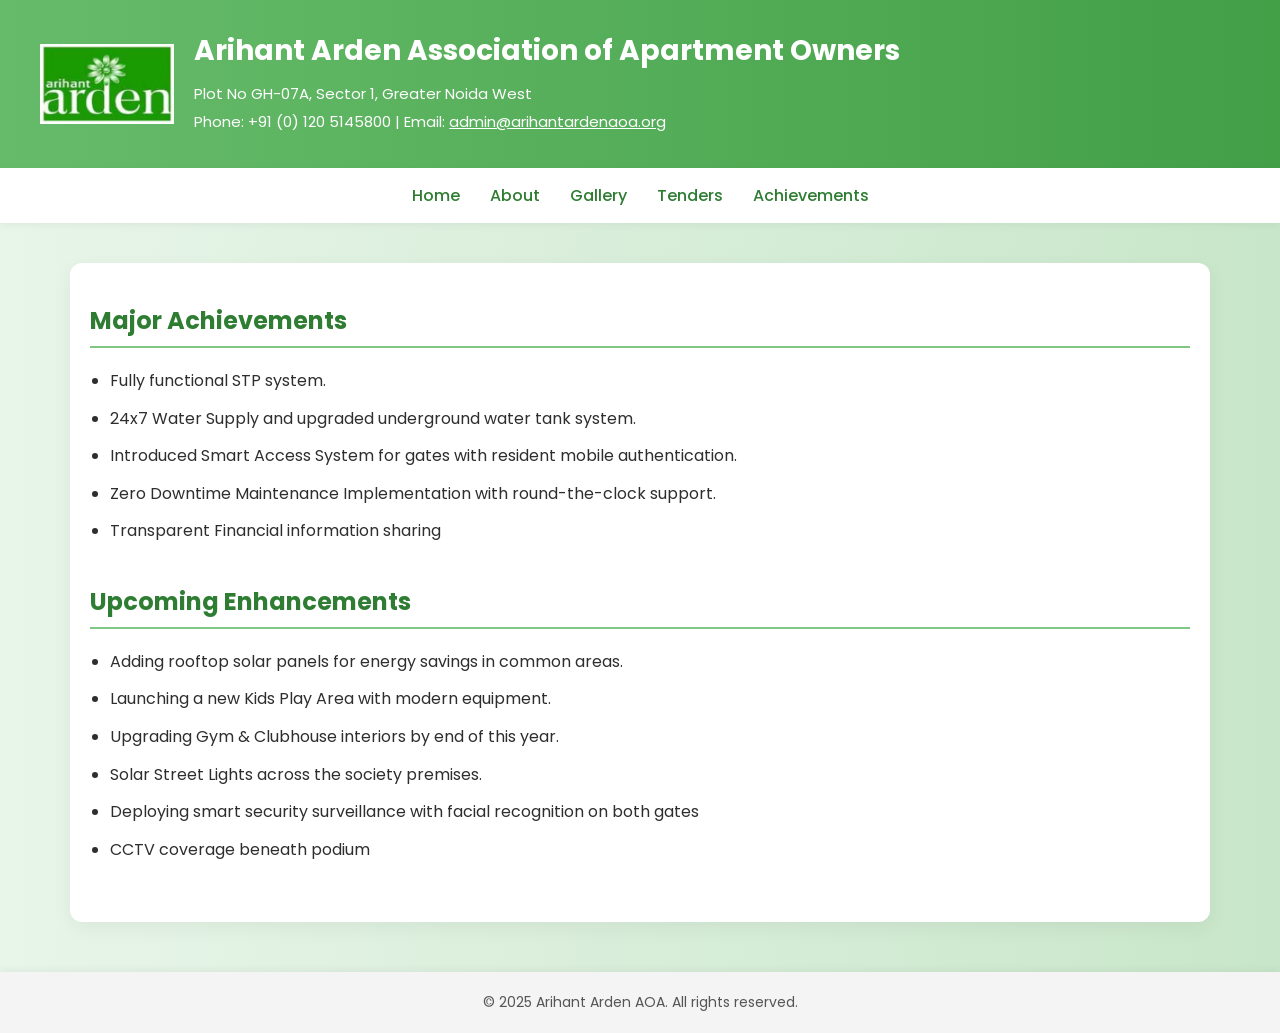
==== achievements.html @ d472848e "Added website files" ====
<!DOCTYPE html>
<html lang="en">

<head>
    <meta charset="UTF-8" />
    <meta name="viewport" content="width=device-width, initial-scale=1.0" />
    <title>Achievements – Arihant Arden AOA</title>
    <link href="https://fonts.googleapis.com/css2?family=Poppins:wght@300;500;700&display=swap" rel="stylesheet">
    <style>
        :root {
            --primary-color: #2e7d32;
            --secondary-color: #81c784;
            --bg-gradient: linear-gradient(to right, #e8f5e9, #c8e6c9);
            --text-color: #2e2e2e;
        }

        body {
            margin: 0;
            font-family: 'Poppins', sans-serif;
            background: var(--bg-gradient);
            color: var(--text-color);
        }

        header {
            display: flex;
            align-items: center;
            justify-content: flex-start;
            padding: 30px 40px;
            background: linear-gradient(to right, #66bb6a, #43a047);
            color: #fff;
            flex-wrap: wrap;
            box-shadow: 0 4px 15px rgba(0, 0, 0, 0.1);
        }

        header img {
            height: 80px;
            margin-right: 20px;
        }

        header .info {
            text-align: left;
        }

        header .info h1 {
            margin: 0 0 10px;
            font-size: 28px;
        }

        header .info p {
            margin: 5px 0;
            font-size: 15px;
        }

        header .info a {
            color: #fff;
            text-decoration: underline;
        }

        nav {
            display: flex;
            justify-content: center;
            background: #ffffff;
            padding: 15px 20px;
            box-shadow: 0 2px 8px rgba(0, 0, 0, 0.05);
        }

        nav a {
            margin: 0 15px;
            text-decoration: none;
            color: var(--primary-color);
            font-weight: 500;
            transition: color 0.3s ease, transform 0.2s ease;
        }

        nav a:hover {
            color: #1b5e20;
            transform: translateY(-2px);
        }

        .content {
            max-width: 1100px;
            margin: 40px auto;
            padding: 20px;
            background: #fff;
            border-radius: 12px;
            box-shadow: 0 6px 20px rgba(0, 0, 0, 0.05);
        }

        .section {
            margin-bottom: 40px;
        }

        .section h2 {
            color: var(--primary-color);
            border-bottom: 2px solid var(--secondary-color);
            padding-bottom: 8px;
            margin-bottom: 20px;
        }

        ul {
            padding-left: 20px;
        }

        ul li {
            margin-bottom: 12px;
            line-height: 1.6;
        }

        footer {
            text-align: center;
            padding: 20px;
            background-color: #f4f4f4;
            color: #555;
            font-size: 14px;
            margin-top: 50px;
            box-shadow: 0 -2px 8px rgba(0, 0, 0, 0.05);
        }

        @media (max-width: 768px) {
            header {
                flex-direction: column;
                text-align: center;
                align-items: center;
            }

            header .info {
                text-align: center;
            }

            nav {
                flex-direction: column;
            }

            nav a {
                margin: 10px 0;
            }

            .content {
                margin: 20px;
            }
        }
    </style>
</head>

<body>

    <header>
        <img src="untitled.png" alt="Arihant Arden Logo">
        <div class="info">
            <h1>Arihant Arden Association of Apartment Owners</h1>
            <p>Plot No GH-07A, Sector 1, Greater Noida West</p>
            <p>Phone: +91 (0) 120 5145800 | Email:
                <a href="mailto:admin@arihantardenaoa.org">admin@arihantardenaoa.org</a>
            </p>
        </div>
    </header>

    <nav>
        <a href="default.asp">Home</a>
        <a href="html_about.asp">About</a>
        <a href="html_gallery.asp">Gallery</a>
        <a href="tender.html">Tenders</a>
        <a href="achievements.asp" class="active">Achievements</a>
    </nav>

    <div class="content">
        <div class="section">
            <h2>Major Achievements</h2>
            <ul>
                <li>Fully functional STP system.</li>
                <li>24x7 Water Supply and upgraded underground water tank system.</li>
                <li>Introduced Smart Access System for gates with resident mobile authentication.</li>
                <li>Zero Downtime Maintenance Implementation with round-the-clock support.</li>
                <li>Transparent Financial information sharing</li>
            </ul>
        </div>

        <div class="section">
            <h2>Upcoming Enhancements</h2>
            <ul>

                <li>Adding rooftop solar panels for energy savings in common areas.</li>
                <li>Launching a new Kids Play Area with modern equipment.</li>
                <li>Upgrading Gym & Clubhouse interiors by end of this year.</li>
                <li>Solar Street Lights across the society premises.</li>
                <li>Deploying smart security surveillance with facial recognition on both gates</li>
                <li>CCTV coverage beneath podium</li>
            </ul>
        </div>
    </div>

    <footer>
        &copy; 2025 Arihant Arden AOA. All rights reserved.
    </footer>

</body>

</html>
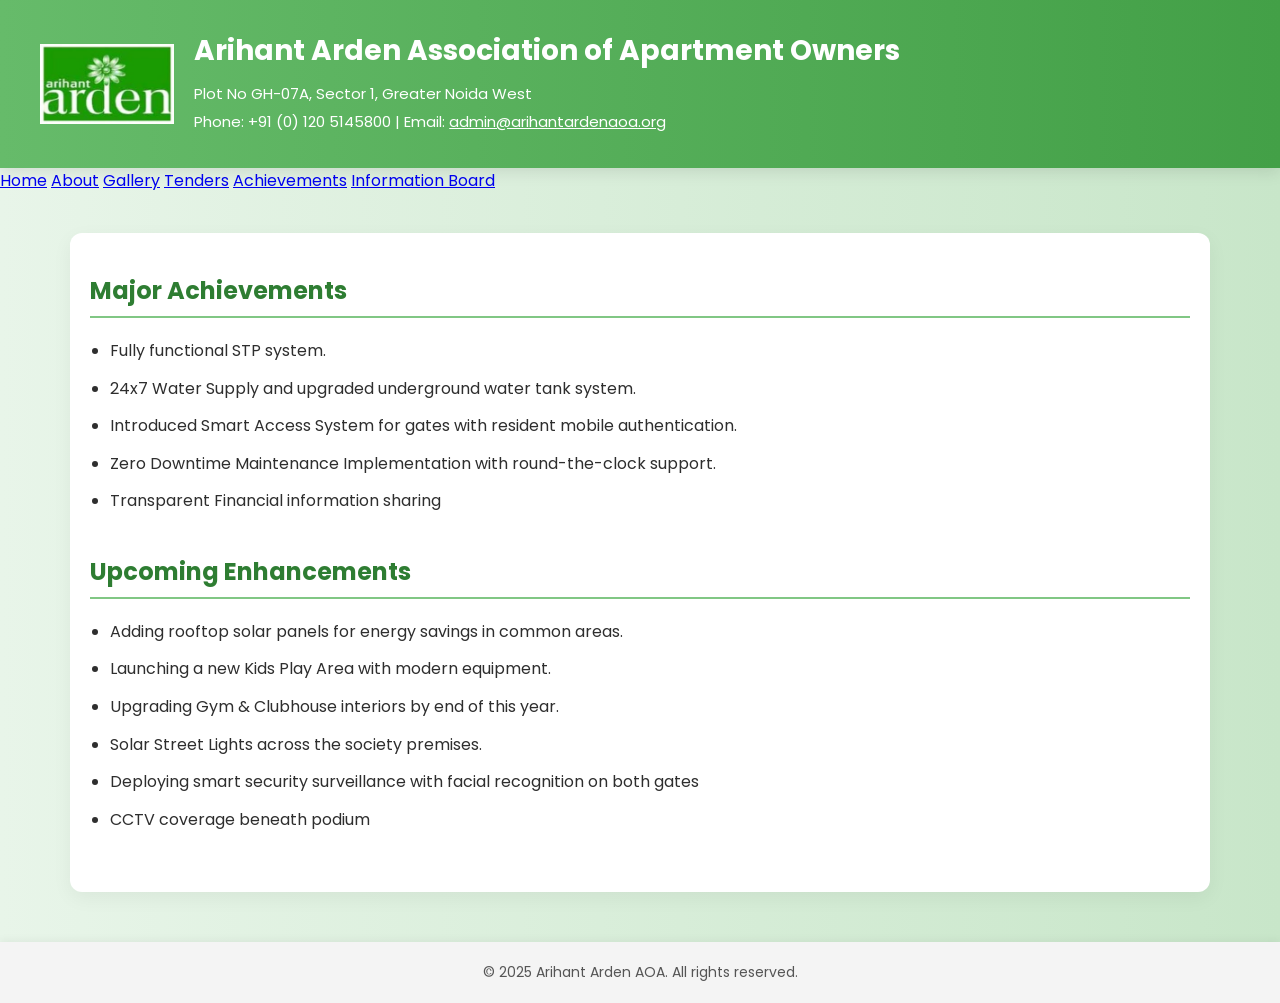
==== commit 9383bb79: "Update achievements.html" ====
--- a/achievements.html
+++ b/achievements.html
@@ -155,13 +155,14 @@
         </div>
     </header>
 
-    <nav>
-        <a href="default.asp">Home</a>
-        <a href="html_about.asp">About</a>
-        <a href="html_gallery.asp">Gallery</a>
-        <a href="tender.html">Tenders</a>
-        <a href="achievements.asp" class="active">Achievements</a>
-    </nav>
+  <div class="nav-links">
+    <a href="default.html" class="active">Home</a>
+    <a href="html_about.html">About</a>
+    <a href="html_gallery.html">Gallery</a>
+    <a href="tender.html">Tenders</a>
+    <a href="achievements.html">Achievements</a>
+    <a href="info-sharing.html">Information Board</a>
+  </div>
 
     <div class="content">
         <div class="section">
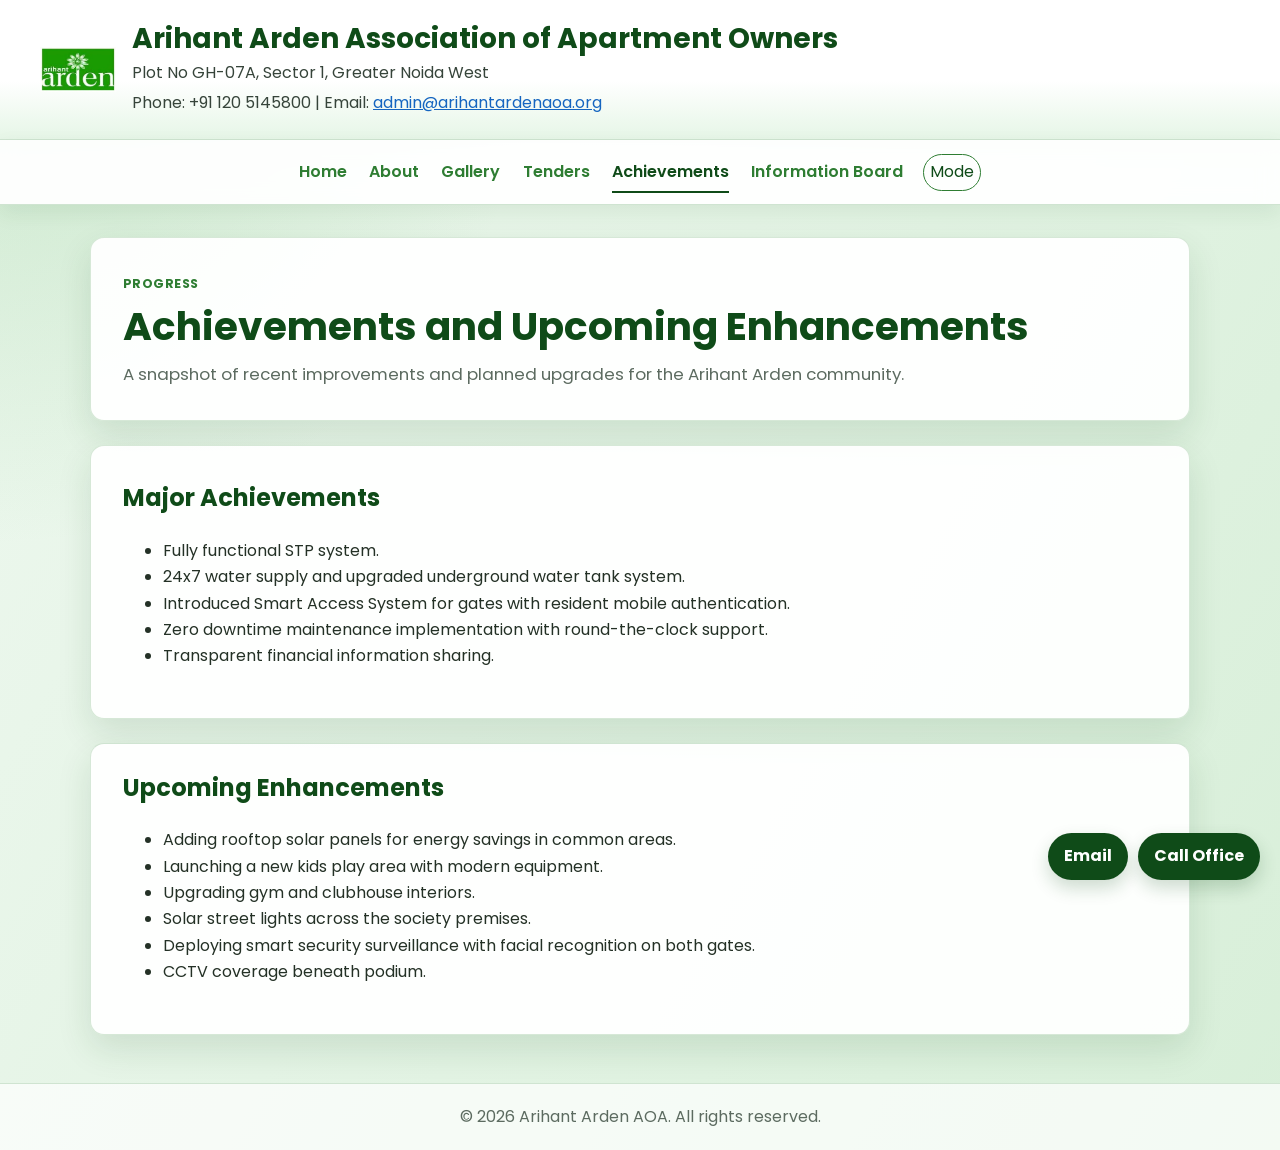
==== commit 5790d835: "Refactor static HTML site" ====
--- a/achievements.html
+++ b/achievements.html
@@ -1,201 +1,78 @@
-<!DOCTYPE html>
-<html lang="en">
-
-<head>
-    <meta charset="UTF-8" />
-    <meta name="viewport" content="width=device-width, initial-scale=1.0" />
-    <title>Achievements – Arihant Arden AOA</title>
-    <link href="https://fonts.googleapis.com/css2?family=Poppins:wght@300;500;700&display=swap" rel="stylesheet">
-    <style>
-        :root {
-            --primary-color: #2e7d32;
-            --secondary-color: #81c784;
-            --bg-gradient: linear-gradient(to right, #e8f5e9, #c8e6c9);
-            --text-color: #2e2e2e;
-        }
-
-        body {
-            margin: 0;
-            font-family: 'Poppins', sans-serif;
-            background: var(--bg-gradient);
-            color: var(--text-color);
-        }
-
-        header {
-            display: flex;
-            align-items: center;
-            justify-content: flex-start;
-            padding: 30px 40px;
-            background: linear-gradient(to right, #66bb6a, #43a047);
-            color: #fff;
-            flex-wrap: wrap;
-            box-shadow: 0 4px 15px rgba(0, 0, 0, 0.1);
-        }
-
-        header img {
-            height: 80px;
-            margin-right: 20px;
-        }
-
-        header .info {
-            text-align: left;
-        }
-
-        header .info h1 {
-            margin: 0 0 10px;
-            font-size: 28px;
-        }
-
-        header .info p {
-            margin: 5px 0;
-            font-size: 15px;
-        }
-
-        header .info a {
-            color: #fff;
-            text-decoration: underline;
-        }
-
-        nav {
-            display: flex;
-            justify-content: center;
-            background: #ffffff;
-            padding: 15px 20px;
-            box-shadow: 0 2px 8px rgba(0, 0, 0, 0.05);
-        }
-
-        nav a {
-            margin: 0 15px;
-            text-decoration: none;
-            color: var(--primary-color);
-            font-weight: 500;
-            transition: color 0.3s ease, transform 0.2s ease;
-        }
-
-        nav a:hover {
-            color: #1b5e20;
-            transform: translateY(-2px);
-        }
-
-        .content {
-            max-width: 1100px;
-            margin: 40px auto;
-            padding: 20px;
-            background: #fff;
-            border-radius: 12px;
-            box-shadow: 0 6px 20px rgba(0, 0, 0, 0.05);
-        }
-
-        .section {
-            margin-bottom: 40px;
-        }
-
-        .section h2 {
-            color: var(--primary-color);
-            border-bottom: 2px solid var(--secondary-color);
-            padding-bottom: 8px;
-            margin-bottom: 20px;
-        }
-
-        ul {
-            padding-left: 20px;
-        }
-
-        ul li {
-            margin-bottom: 12px;
-            line-height: 1.6;
-        }
-
-        footer {
-            text-align: center;
-            padding: 20px;
-            background-color: #f4f4f4;
-            color: #555;
-            font-size: 14px;
-            margin-top: 50px;
-            box-shadow: 0 -2px 8px rgba(0, 0, 0, 0.05);
-        }
-
-        @media (max-width: 768px) {
-            header {
-                flex-direction: column;
-                text-align: center;
-                align-items: center;
-            }
-
-            header .info {
-                text-align: center;
-            }
-
-            nav {
-                flex-direction: column;
-            }
-
-            nav a {
-                margin: 10px 0;
-            }
-
-            .content {
-                margin: 20px;
-            }
-        }
-    </style>
-</head>
-
-<body>
-
-    <header>
-        <img src="untitled.png" alt="Arihant Arden Logo">
-        <div class="info">
-            <h1>Arihant Arden Association of Apartment Owners</h1>
-            <p>Plot No GH-07A, Sector 1, Greater Noida West</p>
-            <p>Phone: +91 (0) 120 5145800 | Email:
-                <a href="mailto:admin@arihantardenaoa.org">admin@arihantardenaoa.org</a>
-            </p>
-        </div>
-    </header>
-
-  <div class="nav-links">
-    <a href="default.html" class="active">Home</a>
-    <a href="html_about.html">About</a>
-    <a href="html_gallery.html">Gallery</a>
-    <a href="tender.html">Tenders</a>
-    <a href="achievements.html">Achievements</a>
-    <a href="info-sharing.html">Information Board</a>
-  </div>
-
-    <div class="content">
-        <div class="section">
-            <h2>Major Achievements</h2>
-            <ul>
-                <li>Fully functional STP system.</li>
-                <li>24x7 Water Supply and upgraded underground water tank system.</li>
-                <li>Introduced Smart Access System for gates with resident mobile authentication.</li>
-                <li>Zero Downtime Maintenance Implementation with round-the-clock support.</li>
-                <li>Transparent Financial information sharing</li>
-            </ul>
-        </div>
-
-        <div class="section">
-            <h2>Upcoming Enhancements</h2>
-            <ul>
-
-                <li>Adding rooftop solar panels for energy savings in common areas.</li>
-                <li>Launching a new Kids Play Area with modern equipment.</li>
-                <li>Upgrading Gym & Clubhouse interiors by end of this year.</li>
-                <li>Solar Street Lights across the society premises.</li>
-                <li>Deploying smart security surveillance with facial recognition on both gates</li>
-                <li>CCTV coverage beneath podium</li>
-            </ul>
-        </div>
-    </div>
-
-    <footer>
-        &copy; 2025 Arihant Arden AOA. All rights reserved.
-    </footer>
-
-</body>
-
-</html>
-
-
+<!DOCTYPE html>
+<html lang="en">
+<head>
+  <meta charset="UTF-8" />
+  <meta name="viewport" content="width=device-width, initial-scale=1" />
+  <meta name="description" content="Achievements and upcoming enhancements at Arihant Arden." />
+  <title>Achievements - Arihant Arden AOA</title>
+  <link rel="preconnect" href="https://fonts.googleapis.com" />
+  <link rel="preconnect" href="https://fonts.gstatic.com" crossorigin />
+  <link href="https://fonts.googleapis.com/css2?family=Poppins:wght@300;500;600;700&display=swap" rel="stylesheet" />
+  <link rel="stylesheet" href="styles.css" />
+</head>
+<body data-page="achievements">
+  <header class="site-header">
+    <img src="untitled.png" alt="Arihant Arden AAO logo" width="76" height="76" />
+    <div>
+      <h1 class="site-title">Arihant Arden Association of Apartment Owners</h1>
+      <p>Plot No GH-07A, Sector 1, Greater Noida West</p>
+      <p>Phone: +91 120 5145800 | Email: <a href="mailto:admin@arihantardenaoa.org">admin@arihantardenaoa.org</a></p>
+    </div>
+  </header>
+
+  <nav class="site-nav" aria-label="Primary navigation">
+    <div class="mobile-nav-head">
+      <img src="untitled.png" alt="" width="42" height="42" />
+      <button class="icon-button hamburger" type="button" aria-label="Toggle menu" aria-expanded="false">Menu</button>
+    </div>
+    <div class="nav-links">
+      <a href="index.html" data-nav="home">Home</a>
+      <a href="html_about.html" data-nav="about">About</a>
+      <a href="html_gallery.html" data-nav="gallery">Gallery</a>
+      <a href="tender.html" data-nav="tenders">Tenders</a>
+      <a href="achievements.html" data-nav="achievements">Achievements</a>
+      <a href="info-sharing.html" data-nav="info">Information Board</a>
+    </div>
+    <button class="icon-button dark-toggle" type="button" aria-label="Toggle dark mode">Mode</button>
+  </nav>
+
+  <main class="page">
+    <section class="panel">
+      <span class="eyebrow">Progress</span>
+      <h2 class="page-title">Achievements and Upcoming Enhancements</h2>
+      <p class="lead">A snapshot of recent improvements and planned upgrades for the Arihant Arden community.</p>
+    </section>
+
+    <section class="panel content-section">
+      <h2>Major Achievements</h2>
+      <ul>
+        <li>Fully functional STP system.</li>
+        <li>24x7 water supply and upgraded underground water tank system.</li>
+        <li>Introduced Smart Access System for gates with resident mobile authentication.</li>
+        <li>Zero downtime maintenance implementation with round-the-clock support.</li>
+        <li>Transparent financial information sharing.</li>
+      </ul>
+    </section>
+
+    <section class="panel content-section">
+      <h2>Upcoming Enhancements</h2>
+      <ul>
+        <li>Adding rooftop solar panels for energy savings in common areas.</li>
+        <li>Launching a new kids play area with modern equipment.</li>
+        <li>Upgrading gym and clubhouse interiors.</li>
+        <li>Solar street lights across the society premises.</li>
+        <li>Deploying smart security surveillance with facial recognition on both gates.</li>
+        <li>CCTV coverage beneath podium.</li>
+      </ul>
+    </section>
+  </main>
+
+  <div class="floating-contact" aria-label="Contact actions">
+    <a href="mailto:admin@arihantardenaoa.org">Email</a>
+    <a href="tel:+911205145800">Call Office</a>
+  </div>
+
+  <footer class="site-footer">&copy; 2026 Arihant Arden AOA. All rights reserved.</footer>
+  <script src="site.js"></script>
+</body>
+</html>
--- a/styles.css
+++ b/styles.css
@@ -0,0 +1,496 @@
+:root {
+  color-scheme: light;
+  --primary: #2e7d32;
+  --primary-dark: #0f4b18;
+  --primary-soft: #e6f6e7;
+  --bg: #eef8ef;
+  --surface: #ffffff;
+  --surface-soft: #f7fdf7;
+  --text: #243126;
+  --muted: #5c6b60;
+  --border: #cfe4d1;
+  --shadow: 0 14px 34px rgba(15, 75, 24, 0.12);
+  --link: #1565c0;
+  --danger: #c62828;
+  --warning-bg: #fff8e1;
+  --warning-border: #ffb300;
+}
+
+*,
+*::before,
+*::after {
+  box-sizing: border-box;
+}
+
+body {
+  margin: 0;
+  min-height: 100vh;
+  background:
+    radial-gradient(circle at top left, rgba(129, 199, 132, 0.35), transparent 34rem),
+    linear-gradient(120deg, #eef8ef 0%, #d8efd9 100%);
+  color: var(--text);
+  font: 16px/1.65 "Poppins", system-ui, -apple-system, BlinkMacSystemFont, "Segoe UI", sans-serif;
+}
+
+body.dark-mode {
+  color-scheme: dark;
+  --bg: #101510;
+  --surface: #182018;
+  --surface-soft: #202b21;
+  --text: #eef6ef;
+  --muted: #b9c9bc;
+  --border: #324534;
+  --shadow: 0 14px 34px rgba(0, 0, 0, 0.38);
+  --link: #8ab4f8;
+  --warning-bg: #2a2515;
+}
+
+a {
+  color: var(--link);
+}
+
+img {
+  max-width: 100%;
+}
+
+.site-header {
+  display: flex;
+  align-items: center;
+  gap: 1rem;
+  padding: 1.4rem clamp(1rem, 4vw, 2.5rem);
+  background: linear-gradient(to bottom, #fff 58%, var(--primary-soft));
+  border-bottom: 1px solid var(--border);
+  box-shadow: 0 4px 18px rgba(15, 75, 24, 0.08);
+}
+
+.site-header img {
+  width: 76px;
+  height: 76px;
+  object-fit: contain;
+  flex: 0 0 auto;
+}
+
+.site-title {
+  margin: 0;
+  color: var(--primary-dark);
+  font-size: clamp(1.25rem, 3vw, 1.75rem);
+  line-height: 1.2;
+}
+
+.site-header p {
+  margin: 0.25rem 0 0;
+  color: #36443a;
+}
+
+body.dark-mode .site-header {
+  background: #172017;
+}
+
+body.dark-mode .site-title,
+body.dark-mode .site-header p {
+  color: var(--text);
+}
+
+.site-nav {
+  position: sticky;
+  top: 0;
+  z-index: 20;
+  display: flex;
+  align-items: center;
+  justify-content: center;
+  gap: 1.25rem;
+  padding: 0.85rem 1rem;
+  background: rgba(255, 255, 255, 0.94);
+  border-bottom: 1px solid var(--border);
+  box-shadow: 0 8px 20px rgba(15, 75, 24, 0.08);
+  backdrop-filter: blur(10px);
+}
+
+body.dark-mode .site-nav {
+  background: rgba(24, 32, 24, 0.96);
+}
+
+.mobile-nav-head {
+  display: none;
+  width: 100%;
+  align-items: center;
+  justify-content: space-between;
+}
+
+.mobile-nav-head img {
+  width: 42px;
+  height: 42px;
+}
+
+.nav-links {
+  display: flex;
+  align-items: center;
+  justify-content: center;
+  flex-wrap: wrap;
+  gap: 1.4rem;
+}
+
+.nav-links a {
+  position: relative;
+  color: var(--primary);
+  font-weight: 600;
+  text-decoration: none;
+  padding: 0.2rem 0;
+}
+
+.nav-links a::after {
+  content: "";
+  position: absolute;
+  left: 0;
+  right: auto;
+  bottom: -0.25rem;
+  width: 0;
+  height: 2px;
+  background: var(--primary-dark);
+  transition: width 160ms ease;
+}
+
+.nav-links a:hover::after,
+.nav-links a.active::after {
+  width: 100%;
+}
+
+.nav-links a.active {
+  color: var(--primary-dark);
+}
+
+body.dark-mode .nav-links a,
+body.dark-mode .nav-links a.active {
+  color: #b9efbd;
+}
+
+.icon-button {
+  border: 1px solid var(--primary);
+  background: transparent;
+  color: var(--primary-dark);
+  border-radius: 999px;
+  min-width: 2.3rem;
+  min-height: 2.3rem;
+  font: inherit;
+  cursor: pointer;
+}
+
+.hamburger {
+  display: none;
+  border-radius: 8px;
+  font-size: 1.35rem;
+}
+
+.page {
+  width: min(1100px, calc(100% - 2rem));
+  margin: 2rem auto;
+}
+
+.panel {
+  background: rgba(255, 255, 255, 0.94);
+  border: 1px solid rgba(207, 228, 209, 0.85);
+  border-radius: 14px;
+  box-shadow: var(--shadow);
+  padding: clamp(1.2rem, 3vw, 2rem);
+  margin-bottom: 1.5rem;
+}
+
+body.dark-mode .panel {
+  background: rgba(24, 32, 24, 0.94);
+}
+
+.hero-grid {
+  display: grid;
+  grid-template-columns: minmax(0, 1.1fr) minmax(280px, 0.9fr);
+  gap: 1.5rem;
+  align-items: center;
+}
+
+.hero h2,
+.page-title {
+  margin: 0 0 0.75rem;
+  color: var(--primary-dark);
+  font-size: clamp(1.7rem, 4vw, 2.45rem);
+  line-height: 1.15;
+}
+
+body.dark-mode .hero h2,
+body.dark-mode .page-title {
+  color: #b9efbd;
+}
+
+.eyebrow {
+  display: inline-block;
+  margin-bottom: 0.55rem;
+  color: var(--primary);
+  font-weight: 700;
+  text-transform: uppercase;
+  letter-spacing: 0.04em;
+  font-size: 0.78rem;
+}
+
+.lead {
+  margin: 0;
+  color: var(--muted);
+  font-size: 1.05rem;
+}
+
+.hero-image,
+.feature-image {
+  display: block;
+  width: 100%;
+  border-radius: 12px;
+  box-shadow: 0 12px 28px rgba(0, 0, 0, 0.16);
+  object-fit: cover;
+}
+
+.hero-image {
+  aspect-ratio: 4 / 3;
+}
+
+.feature-image {
+  max-height: 520px;
+}
+
+.card-grid {
+  display: grid;
+  grid-template-columns: repeat(auto-fit, minmax(230px, 1fr));
+  gap: 1rem;
+}
+
+.card {
+  background: var(--surface-soft);
+  border: 1px solid var(--border);
+  border-radius: 12px;
+  padding: 1.1rem;
+}
+
+.card h3 {
+  margin: 0 0 0.35rem;
+  color: var(--primary-dark);
+}
+
+body.dark-mode .card h3 {
+  color: #b9efbd;
+}
+
+.content-section h2,
+.tender h3 {
+  color: var(--primary-dark);
+  margin-top: 0;
+}
+
+body.dark-mode .content-section h2,
+body.dark-mode .tender h3 {
+  color: #b9efbd;
+}
+
+.content-section + .content-section,
+.tender + .tender {
+  border-top: 1px solid var(--border);
+  margin-top: 1.5rem;
+  padding-top: 1.5rem;
+}
+
+.meta {
+  color: var(--muted);
+  font-size: 0.92rem;
+}
+
+.doc-link {
+  display: inline-block;
+  font-weight: 600;
+  text-decoration: none;
+}
+
+.doc-link:hover {
+  text-decoration: underline;
+}
+
+.notice {
+  background: var(--warning-bg);
+  border-left: 6px solid var(--warning-border);
+  border-radius: 10px;
+  padding: 1rem 1.15rem;
+}
+
+.warning {
+  color: var(--danger);
+  font-weight: 600;
+}
+
+.gallery-grid {
+  display: grid;
+  grid-template-columns: repeat(auto-fit, minmax(230px, 1fr));
+  gap: 1rem;
+}
+
+.gallery-grid figure {
+  margin: 0;
+  background: var(--surface);
+  border: 1px solid var(--border);
+  border-radius: 12px;
+  overflow: hidden;
+  box-shadow: 0 8px 20px rgba(15, 75, 24, 0.08);
+}
+
+.gallery-grid img {
+  width: 100%;
+  height: 230px;
+  object-fit: cover;
+  display: block;
+}
+
+.gallery-grid figcaption {
+  padding: 0.75rem 0.9rem;
+  color: var(--muted);
+  font-size: 0.92rem;
+}
+
+.summary-grid {
+  display: grid;
+  grid-template-columns: repeat(auto-fit, minmax(210px, 1fr));
+  gap: 1rem;
+}
+
+.summary-card {
+  background: var(--surface-soft);
+  border-left: 6px solid var(--primary);
+  border-radius: 12px;
+  padding: 1rem;
+  text-align: center;
+}
+
+.summary-card strong {
+  display: block;
+  color: var(--primary-dark);
+  font-size: 1.45rem;
+}
+
+body.dark-mode .summary-card strong {
+  color: #b9efbd;
+}
+
+.chart-grid {
+  display: grid;
+  grid-template-columns: repeat(auto-fit, minmax(280px, 1fr));
+  gap: 1rem;
+}
+
+.chart-card {
+  min-height: 320px;
+  background: var(--surface-soft);
+  border: 1px solid var(--border);
+  border-radius: 12px;
+  padding: 0.75rem;
+}
+
+.button-link {
+  display: inline-flex;
+  align-items: center;
+  justify-content: center;
+  gap: 0.4rem;
+  min-height: 2.75rem;
+  padding: 0.7rem 1rem;
+  border-radius: 999px;
+  background: var(--primary-dark);
+  color: #fff;
+  text-decoration: none;
+  font-weight: 700;
+  border: 0;
+  cursor: pointer;
+}
+
+.site-footer {
+  margin-top: 3rem;
+  padding: 1.25rem;
+  text-align: center;
+  color: var(--muted);
+  background: rgba(255, 255, 255, 0.7);
+  border-top: 1px solid var(--border);
+}
+
+body.dark-mode .site-footer {
+  background: rgba(24, 32, 24, 0.86);
+}
+
+.floating-contact {
+  position: fixed;
+  right: 1.25rem;
+  bottom: 1.25rem;
+  display: flex;
+  gap: 0.6rem;
+  z-index: 40;
+}
+
+.floating-contact a {
+  display: inline-flex;
+  align-items: center;
+  justify-content: center;
+  min-height: 2.6rem;
+  padding: 0.65rem 1rem;
+  border-radius: 999px;
+  background: var(--primary-dark);
+  color: #fff;
+  font-weight: 700;
+  text-decoration: none;
+  box-shadow: 0 8px 18px rgba(15, 75, 24, 0.2);
+}
+
+@media (max-width: 820px) {
+  .site-header {
+    justify-content: center;
+    text-align: center;
+  }
+
+  .site-nav {
+    flex-wrap: wrap;
+    justify-content: space-between;
+  }
+
+  .mobile-nav-head {
+    display: flex;
+  }
+
+  .hamburger {
+    display: inline-flex;
+    align-items: center;
+    justify-content: center;
+  }
+
+  .nav-links {
+    display: none;
+    flex-direction: column;
+    width: 100%;
+    gap: 0.4rem;
+    padding: 0.5rem 0 0;
+  }
+
+  .site-nav.nav-open .nav-links {
+    display: flex;
+  }
+
+  .nav-links a {
+    display: block;
+    width: 100%;
+    padding: 0.75rem;
+    text-align: center;
+    border: 1px solid var(--border);
+    border-radius: 8px;
+  }
+
+  .nav-links a::after {
+    display: none;
+  }
+
+  .hero-grid {
+    grid-template-columns: 1fr;
+  }
+
+  .floating-contact {
+    position: static;
+    justify-content: center;
+    flex-wrap: wrap;
+    margin: 1rem;
+  }
+}
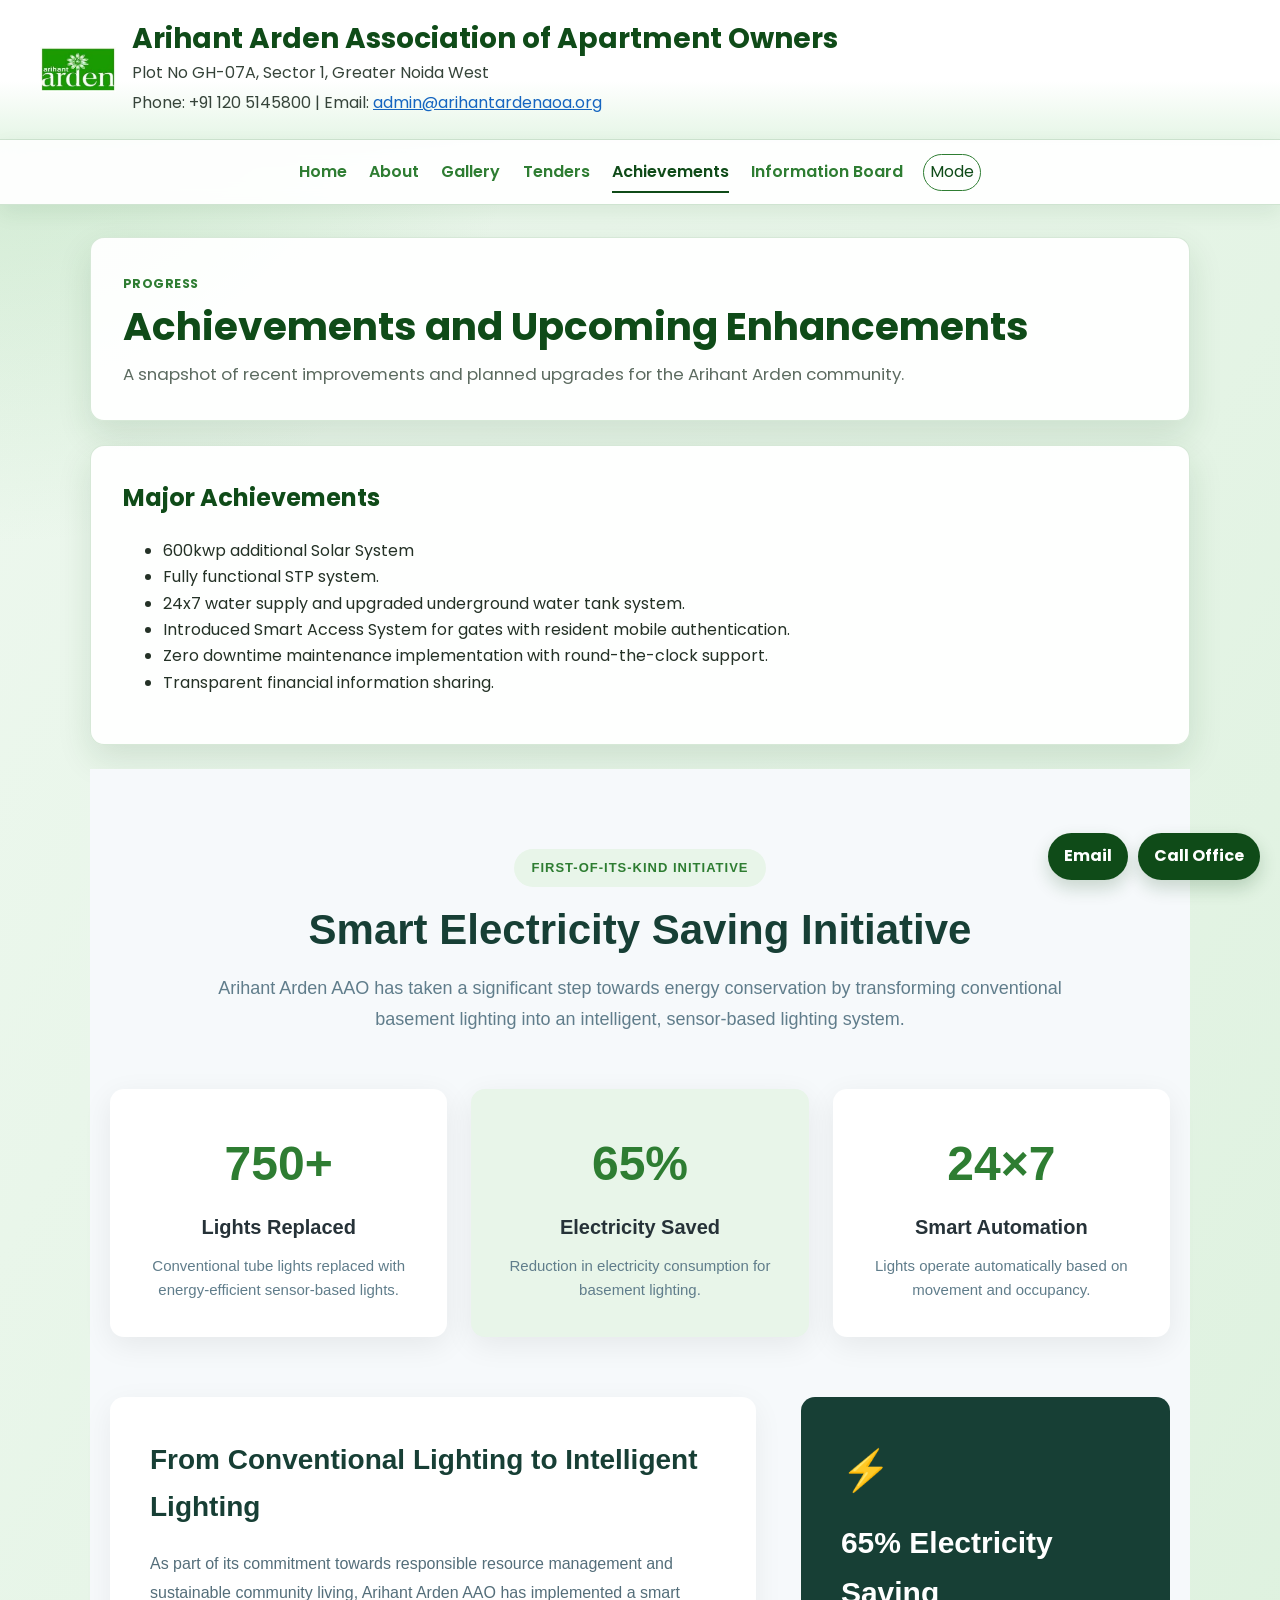
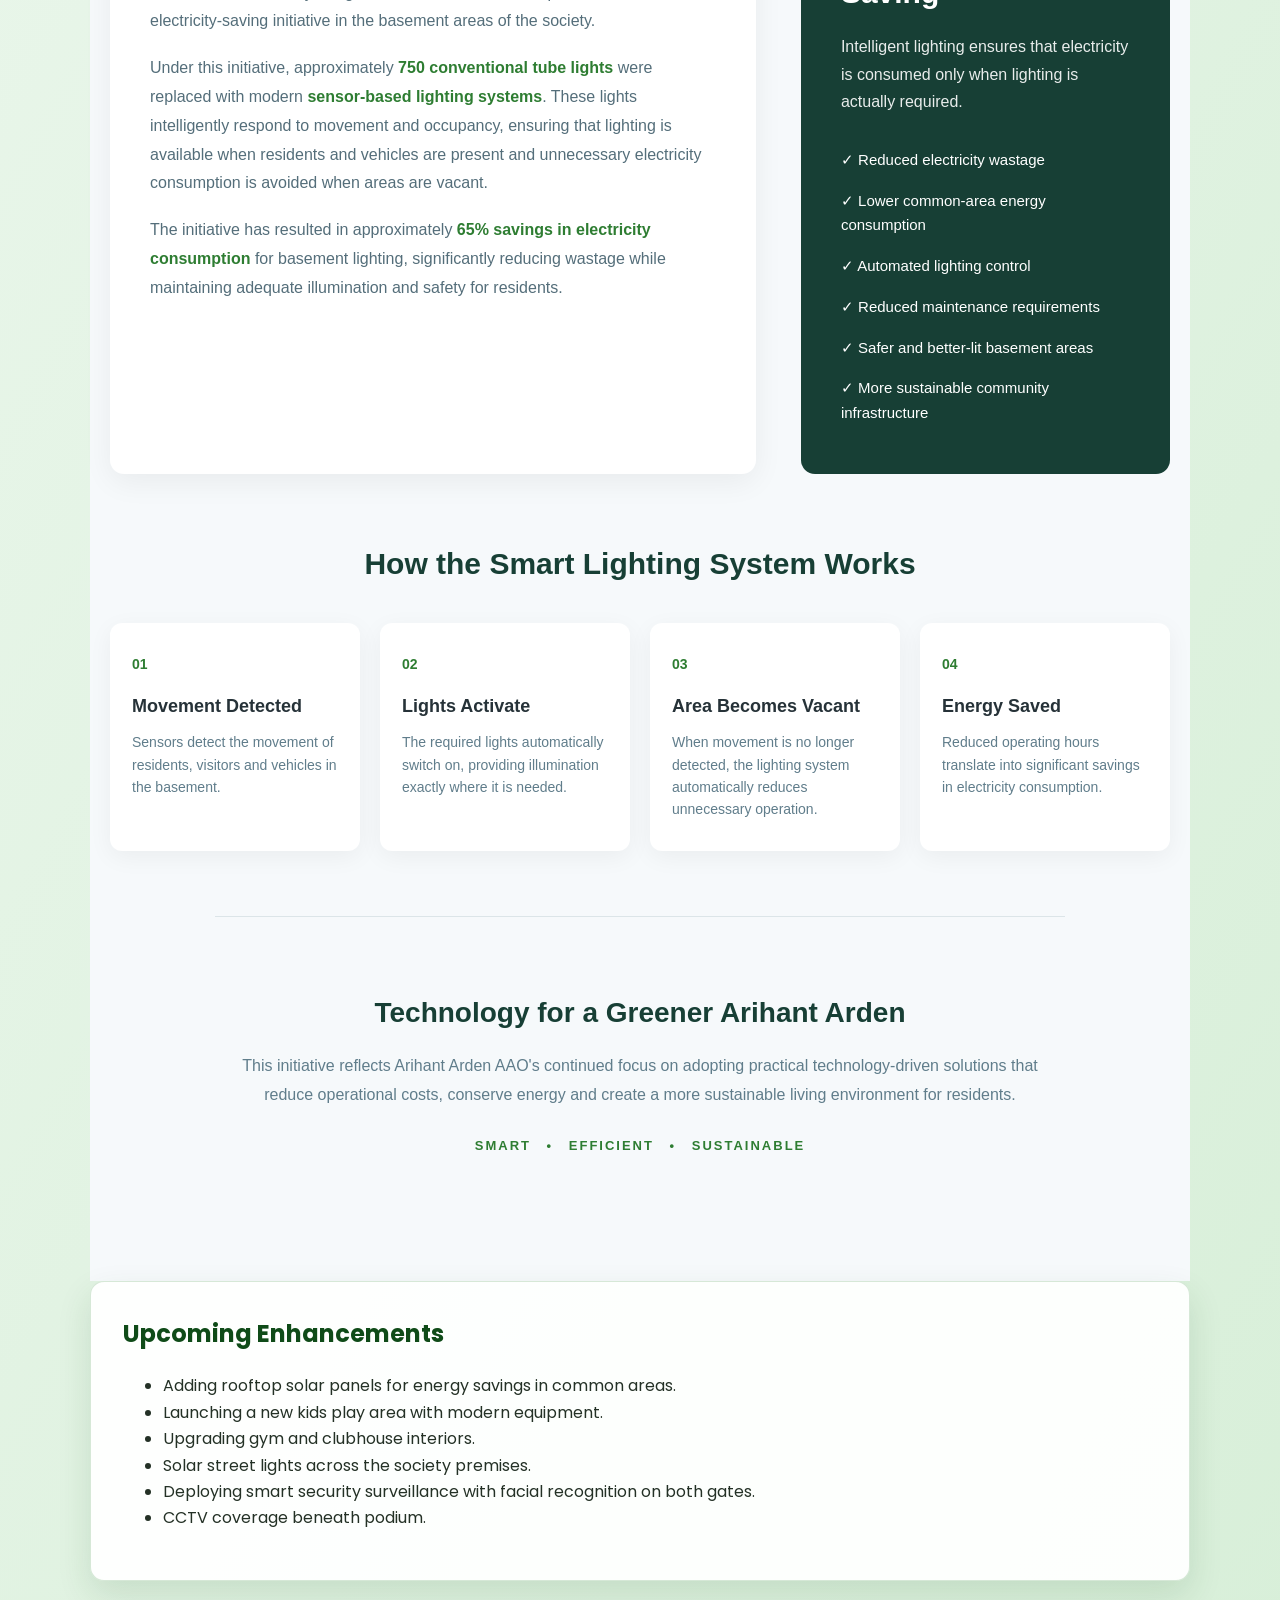
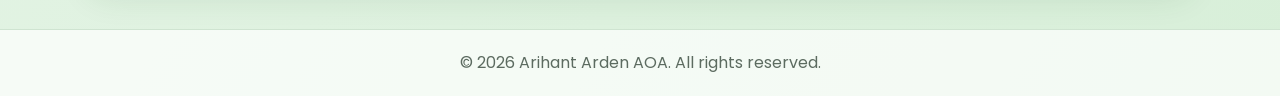
==== commit 53fd1cd8: "Update achievements.html" ====
--- a/achievements.html
+++ b/achievements.html
@@ -46,6 +46,7 @@
     <section class="panel content-section">
       <h2>Major Achievements</h2>
       <ul>
+        <li> 600kwp additional Solar System </li>
         <li>Fully functional STP system.</li>
         <li>24x7 water supply and upgraded underground water tank system.</li>
         <li>Introduced Smart Access System for gates with resident mobile authentication.</li>
@@ -53,7 +54,475 @@
         <li>Transparent financial information sharing.</li>
       </ul>
     </section>
-
+<!-- Smart Electricity Saving Initiative Section -->
+<section class="energy-saving-section" id="energy-saving">
+    <div class="energy-container">
+
+        <!-- Section Header -->
+        <div class="energy-header">
+            <span class="energy-badge">FIRST-OF-ITS-KIND INITIATIVE</span>
+
+            <h2>
+                Smart Electricity Saving Initiative
+            </h2>
+
+            <p class="energy-intro">
+                Arihant Arden AAO has taken a significant step towards
+                energy conservation by transforming conventional basement
+                lighting into an intelligent, sensor-based lighting system.
+            </p>
+        </div>
+
+        <!-- Highlight Statistics -->
+        <div class="energy-stats">
+
+            <div class="energy-stat">
+                <div class="stat-number">750+</div>
+                <div class="stat-title">Lights Replaced</div>
+                <div class="stat-description">
+                    Conventional tube lights replaced with
+                    energy-efficient sensor-based lights.
+                </div>
+            </div>
+
+            <div class="energy-stat highlight">
+                <div class="stat-number">65%</div>
+                <div class="stat-title">Electricity Saved</div>
+                <div class="stat-description">
+                    Reduction in electricity consumption for
+                    basement lighting.
+                </div>
+            </div>
+
+            <div class="energy-stat">
+                <div class="stat-number">24×7</div>
+                <div class="stat-title">Smart Automation</div>
+                <div class="stat-description">
+                    Lights operate automatically based on
+                    movement and occupancy.
+                </div>
+            </div>
+
+        </div>
+
+        <!-- Main Content -->
+        <div class="energy-content">
+
+            <div class="energy-text">
+
+                <h3>From Conventional Lighting to Intelligent Lighting</h3>
+
+                <p>
+                    As part of its commitment towards responsible resource
+                    management and sustainable community living, Arihant Arden
+                    AAO has implemented a smart electricity-saving initiative
+                    in the basement areas of the society.
+                </p>
+
+                <p>
+                    Under this initiative, approximately
+                    <strong>750 conventional tube lights</strong> were replaced
+                    with modern <strong>sensor-based lighting systems</strong>.
+                    These lights intelligently respond to movement and
+                    occupancy, ensuring that lighting is available when
+                    residents and vehicles are present and unnecessary
+                    electricity consumption is avoided when areas are vacant.
+                </p>
+
+                <p>
+                    The initiative has resulted in approximately
+                    <strong>65% savings in electricity consumption</strong>
+                    for basement lighting, significantly reducing wastage
+                    while maintaining adequate illumination and safety for
+                    residents.
+                </p>
+
+            </div>
+
+            <!-- Impact Box -->
+            <div class="energy-impact">
+
+                <div class="impact-icon">
+                    ⚡
+                </div>
+
+                <h3>65% Electricity Saving</h3>
+
+                <p>
+                    Intelligent lighting ensures that electricity is consumed
+                    only when lighting is actually required.
+                </p>
+
+                <div class="impact-points">
+                    <div>✓ Reduced electricity wastage</div>
+                    <div>✓ Lower common-area energy consumption</div>
+                    <div>✓ Automated lighting control</div>
+                    <div>✓ Reduced maintenance requirements</div>
+                    <div>✓ Safer and better-lit basement areas</div>
+                    <div>✓ More sustainable community infrastructure</div>
+                </div>
+
+            </div>
+
+        </div>
+
+        <!-- How It Works -->
+        <div class="energy-how">
+
+            <h3>How the Smart Lighting System Works</h3>
+
+            <div class="how-grid">
+
+                <div class="how-card">
+                    <div class="how-number">01</div>
+                    <h4>Movement Detected</h4>
+                    <p>
+                        Sensors detect the movement of residents,
+                        visitors and vehicles in the basement.
+                    </p>
+                </div>
+
+                <div class="how-card">
+                    <div class="how-number">02</div>
+                    <h4>Lights Activate</h4>
+                    <p>
+                        The required lights automatically switch on,
+                        providing illumination exactly where it is needed.
+                    </p>
+                </div>
+
+                <div class="how-card">
+                    <div class="how-number">03</div>
+                    <h4>Area Becomes Vacant</h4>
+                    <p>
+                        When movement is no longer detected, the lighting
+                        system automatically reduces unnecessary operation.
+                    </p>
+                </div>
+
+                <div class="how-card">
+                    <div class="how-number">04</div>
+                    <h4>Energy Saved</h4>
+                    <p>
+                        Reduced operating hours translate into significant
+                        savings in electricity consumption.
+                    </p>
+                </div>
+
+            </div>
+
+        </div>
+
+        <!-- Bottom Message -->
+        <div class="energy-footer">
+
+            <h3>Technology for a Greener Arihant Arden</h3>
+
+            <p>
+                This initiative reflects Arihant Arden AAO's continued focus
+                on adopting practical technology-driven solutions that reduce
+                operational costs, conserve energy and create a more
+                sustainable living environment for residents.
+            </p>
+
+            <div class="energy-tagline">
+                <span>SMART</span>
+                <span>•</span>
+                <span>EFFICIENT</span>
+                <span>•</span>
+                <span>SUSTAINABLE</span>
+            </div>
+
+        </div>
+
+    </div>
+</section>
+
+
+<style>
+/* =========================================================
+   ARIHANT ARDEN AAO
+   SMART ELECTRICITY SAVING INITIATIVE
+   ========================================================= */
+
+.energy-saving-section {
+    padding: 80px 20px;
+    background: #f6f9fb;
+    font-family: Arial, Helvetica, sans-serif;
+    color: #263238;
+}
+
+.energy-container {
+    max-width: 1200px;
+    margin: 0 auto;
+}
+
+/* Header */
+
+.energy-header {
+    text-align: center;
+    max-width: 850px;
+    margin: 0 auto 55px;
+}
+
+.energy-badge {
+    display: inline-block;
+    padding: 8px 18px;
+    border-radius: 30px;
+    background: #e8f5e9;
+    color: #2e7d32;
+    font-size: 13px;
+    font-weight: 700;
+    letter-spacing: 1px;
+    margin-bottom: 18px;
+}
+
+.energy-header h2 {
+    margin: 0 0 18px;
+    font-size: 42px;
+    line-height: 1.2;
+    color: #173f35;
+}
+
+.energy-intro {
+    font-size: 18px;
+    line-height: 1.7;
+    color: #607d8b;
+}
+
+/* Statistics */
+
+.energy-stats {
+    display: grid;
+    grid-template-columns: repeat(3, 1fr);
+    gap: 24px;
+    margin-bottom: 60px;
+}
+
+.energy-stat {
+    background: #ffffff;
+    padding: 35px 25px;
+    text-align: center;
+    border-radius: 14px;
+    box-shadow: 0 8px 30px rgba(0, 0, 0, 0.07);
+}
+
+.energy-stat.highlight {
+    background: #e8f5e9;
+}
+
+.stat-number {
+    font-size: 48px;
+    font-weight: 800;
+    color: #2e7d32;
+    margin-bottom: 8px;
+}
+
+.stat-title {
+    font-size: 20px;
+    font-weight: 700;
+    margin-bottom: 10px;
+    color: #263238;
+}
+
+.stat-description {
+    font-size: 15px;
+    line-height: 1.6;
+    color: #607d8b;
+}
+
+/* Main Content */
+
+.energy-content {
+    display: grid;
+    grid-template-columns: 1.4fr 0.8fr;
+    gap: 45px;
+    align-items: stretch;
+    margin-bottom: 65px;
+}
+
+.energy-text {
+    background: #ffffff;
+    padding: 40px;
+    border-radius: 14px;
+    box-shadow: 0 8px 30px rgba(0, 0, 0, 0.06);
+}
+
+.energy-text h3 {
+    font-size: 28px;
+    margin-top: 0;
+    margin-bottom: 20px;
+    color: #173f35;
+}
+
+.energy-text p {
+    font-size: 16px;
+    line-height: 1.8;
+    color: #546e7a;
+    margin-bottom: 18px;
+}
+
+.energy-text strong {
+    color: #2e7d32;
+}
+
+/* Impact */
+
+.energy-impact {
+    padding: 40px;
+    border-radius: 14px;
+    background: #173f35;
+    color: #ffffff;
+}
+
+.impact-icon {
+    font-size: 40px;
+    margin-bottom: 15px;
+}
+
+.energy-impact h3 {
+    font-size: 30px;
+    margin: 0 0 15px;
+}
+
+.energy-impact p {
+    line-height: 1.7;
+    opacity: 0.9;
+}
+
+.impact-points {
+    margin-top: 25px;
+}
+
+.impact-points div {
+    padding: 8px 0;
+    font-size: 15px;
+}
+
+/* How it works */
+
+.energy-how {
+    text-align: center;
+    margin-bottom: 65px;
+}
+
+.energy-how > h3 {
+    font-size: 30px;
+    color: #173f35;
+    margin-bottom: 35px;
+}
+
+.how-grid {
+    display: grid;
+    grid-template-columns: repeat(4, 1fr);
+    gap: 20px;
+}
+
+.how-card {
+    background: #ffffff;
+    padding: 30px 22px;
+    border-radius: 12px;
+    text-align: left;
+    box-shadow: 0 6px 25px rgba(0, 0, 0, 0.05);
+}
+
+.how-number {
+    font-size: 14px;
+    font-weight: 800;
+    color: #2e7d32;
+    margin-bottom: 15px;
+}
+
+.how-card h4 {
+    font-size: 18px;
+    margin: 0 0 10px;
+}
+
+.how-card p {
+    font-size: 14px;
+    line-height: 1.6;
+    color: #607d8b;
+    margin: 0;
+}
+
+/* Footer */
+
+.energy-footer {
+    text-align: center;
+    max-width: 850px;
+    margin: auto;
+    padding: 45px 25px;
+    border-top: 1px solid #dce5e8;
+}
+
+.energy-footer h3 {
+    font-size: 28px;
+    color: #173f35;
+    margin-bottom: 15px;
+}
+
+.energy-footer p {
+    color: #607d8b;
+    line-height: 1.8;
+}
+
+.energy-tagline {
+    margin-top: 25px;
+    font-size: 13px;
+    font-weight: 800;
+    letter-spacing: 2px;
+    color: #2e7d32;
+}
+
+.energy-tagline span {
+    margin: 0 5px;
+}
+
+/* Responsive */
+
+@media (max-width: 900px) {
+
+    .energy-stats {
+        grid-template-columns: 1fr;
+    }
+
+    .energy-content {
+        grid-template-columns: 1fr;
+    }
+
+    .how-grid {
+        grid-template-columns: repeat(2, 1fr);
+    }
+
+    .energy-header h2 {
+        font-size: 34px;
+    }
+}
+
+@media (max-width: 600px) {
+
+    .energy-saving-section {
+        padding: 55px 15px;
+    }
+
+    .how-grid {
+        grid-template-columns: 1fr;
+    }
+
+    .energy-text,
+    .energy-impact {
+        padding: 28px;
+    }
+
+    .energy-header h2 {
+        font-size: 30px;
+    }
+
+    .stat-number {
+        font-size: 42px;
+    }
+}
+</style>
     <section class="panel content-section">
       <h2>Upcoming Enhancements</h2>
       <ul>
--- a/styles.css
+++ b/styles.css
@@ -206,6 +206,10 @@
   align-items: center;
 }
 
+.board-hero {
+  grid-template-columns: 1fr;
+}
+
 .hero h2,
 .page-title {
   margin: 0 0 0.75rem;
@@ -248,6 +252,12 @@
   aspect-ratio: 4 / 3;
 }
 
+.board-poster {
+  aspect-ratio: 16 / 10;
+  background: #fff;
+  object-fit: contain;
+}
+
 .feature-image {
   max-height: 520px;
 }
@@ -341,10 +351,23 @@
   display: block;
 }
 
+.gallery-grid img.gallery-poster {
+  object-fit: contain;
+  background: #fff;
+}
+
 .gallery-grid figcaption {
   padding: 0.75rem 0.9rem;
   color: var(--muted);
   font-size: 0.92rem;
+}
+
+.wide-gallery-item {
+  grid-column: span 2;
+}
+
+.wide-gallery-item img {
+  height: 360px;
 }
 
 .summary-grid {
@@ -487,6 +510,10 @@
     grid-template-columns: 1fr;
   }
 
+  .wide-gallery-item {
+    grid-column: span 1;
+  }
+
   .floating-contact {
     position: static;
     justify-content: center;
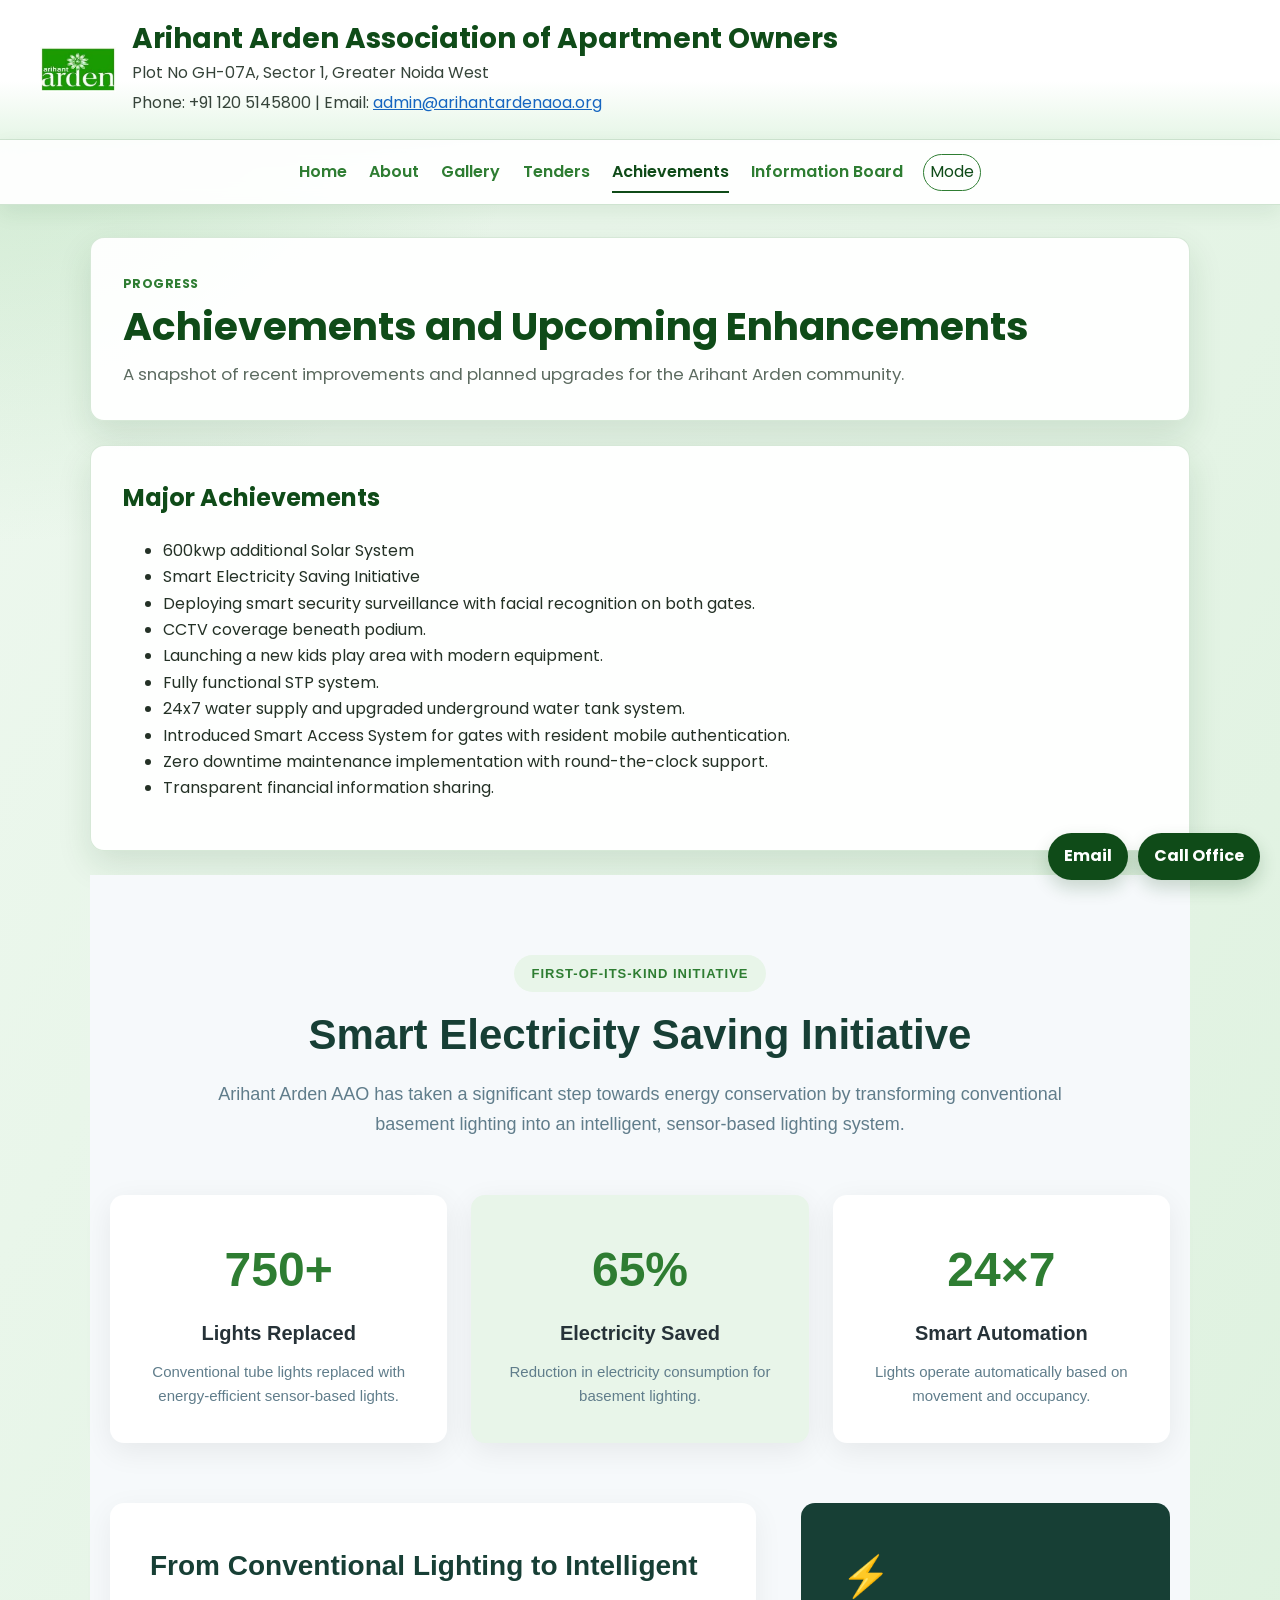
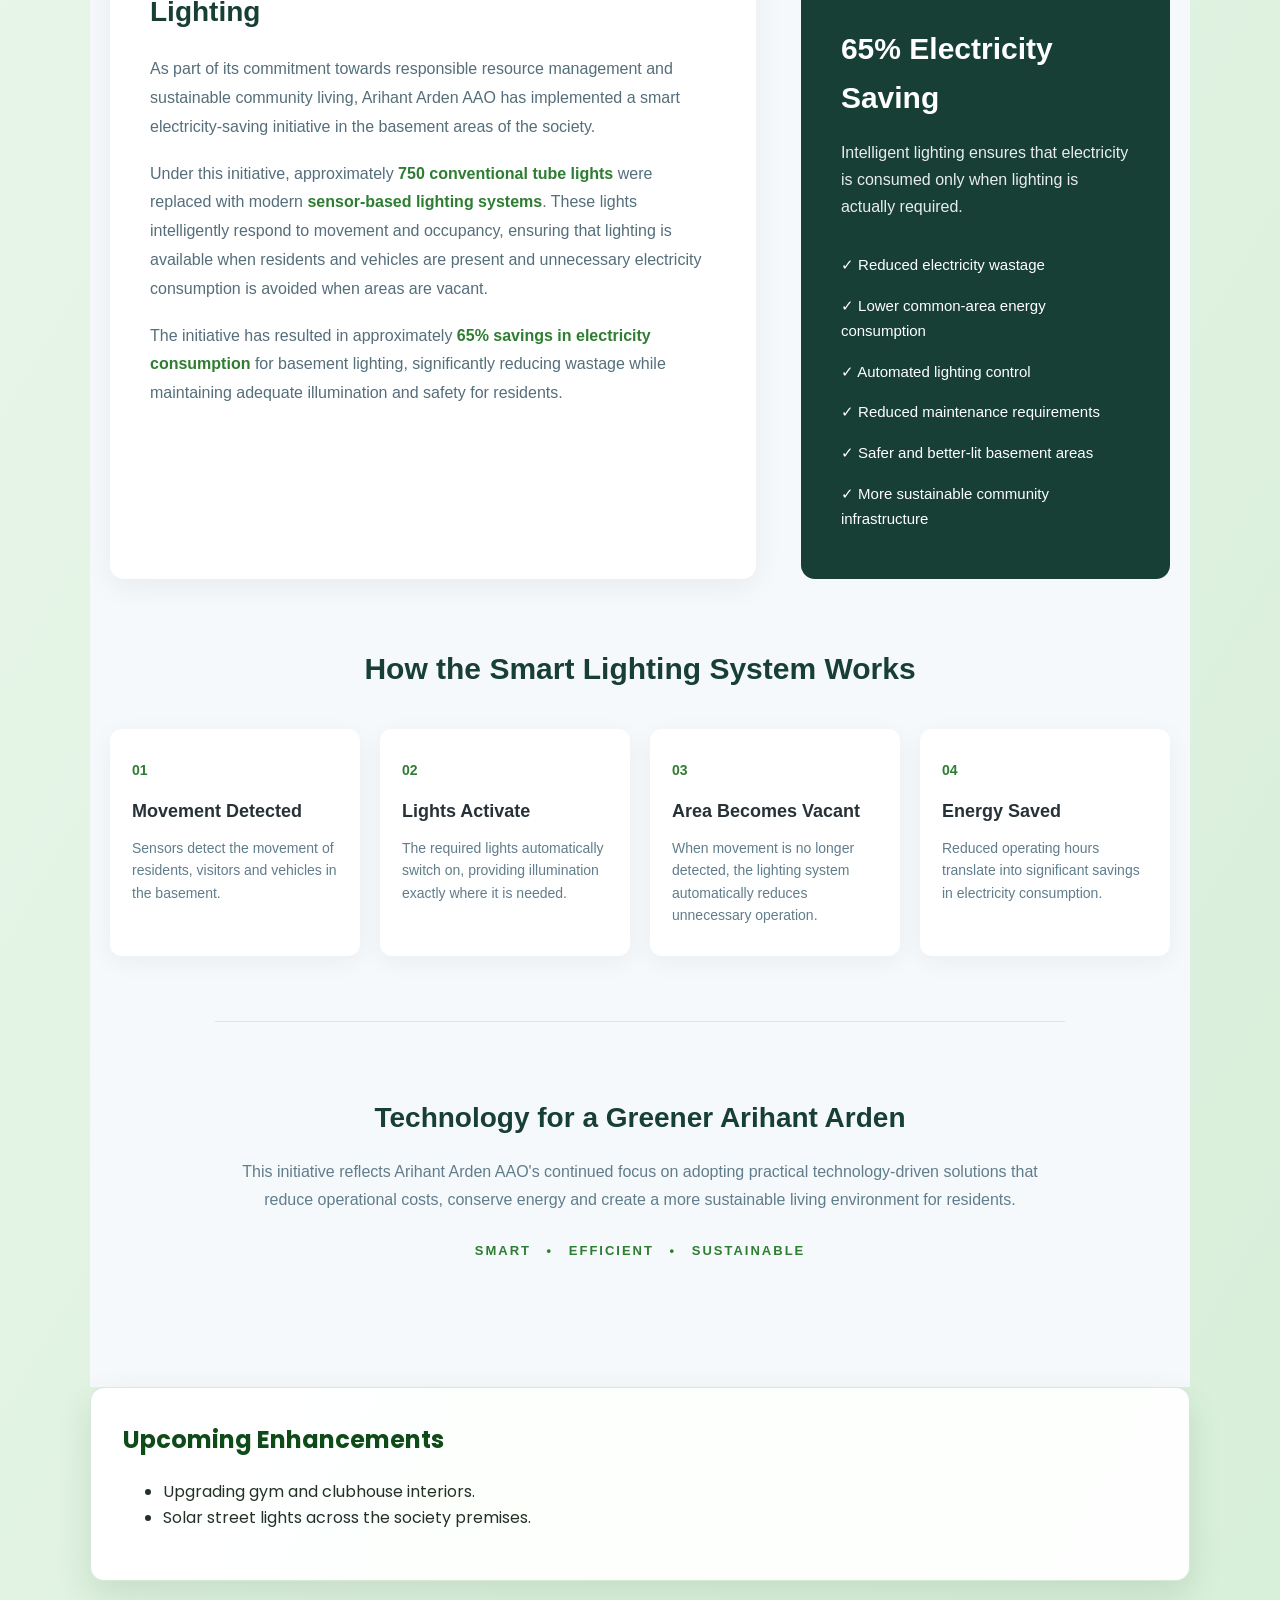
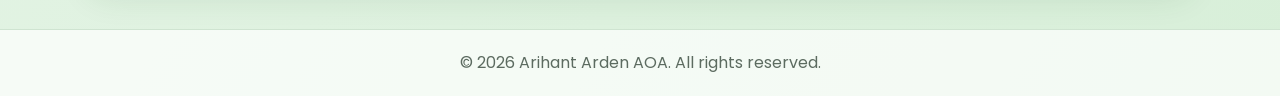
==== commit d6b622a0: "Update achievements.html" ====
--- a/achievements.html
+++ b/achievements.html
@@ -47,6 +47,10 @@
       <h2>Major Achievements</h2>
       <ul>
         <li> 600kwp additional Solar System </li>
+        <li>  Smart Electricity Saving Initiative </li>
+         <li>Deploying smart security surveillance with facial recognition on both gates.</li>
+        <li>CCTV coverage beneath podium.</li>
+        <li>Launching a new kids play area with modern equipment.</li>
         <li>Fully functional STP system.</li>
         <li>24x7 water supply and upgraded underground water tank system.</li>
         <li>Introduced Smart Access System for gates with resident mobile authentication.</li>
@@ -526,12 +530,10 @@
     <section class="panel content-section">
       <h2>Upcoming Enhancements</h2>
       <ul>
-        <li>Adding rooftop solar panels for energy savings in common areas.</li>
-        <li>Launching a new kids play area with modern equipment.</li>
+       
         <li>Upgrading gym and clubhouse interiors.</li>
         <li>Solar street lights across the society premises.</li>
-        <li>Deploying smart security surveillance with facial recognition on both gates.</li>
-        <li>CCTV coverage beneath podium.</li>
+        
       </ul>
     </section>
   </main>
